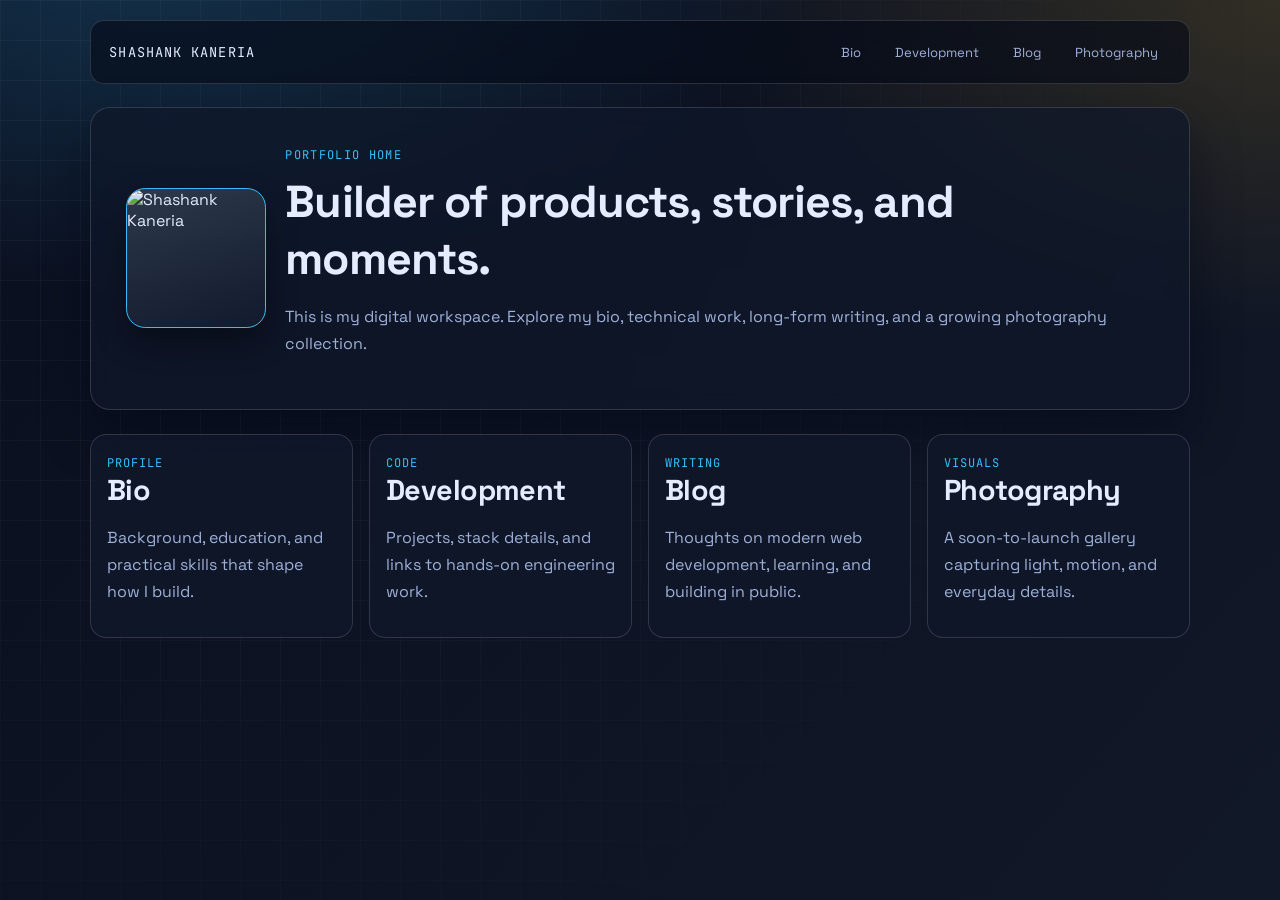
==== index.html @ 2cde0295 "Add files via upload" ====
<!DOCTYPE html>
<html lang="en">
<head>
    <meta charset="UTF-8">
    <meta name="viewport" content="width=device-width, initial-scale=1.0">
    <title>Shashank Kaneria - Personal Website</title>
    <link rel="preconnect" href="https://fonts.googleapis.com">
    <link rel="preconnect" href="https://fonts.gstatic.com" crossorigin>
    <link href="https://fonts.googleapis.com/css2?family=JetBrains+Mono:wght@400;600&family=Space+Grotesk:wght@400;500;700&display=swap" rel="stylesheet">
    <link rel="stylesheet" href="styles.css">
</head>
<body class="theme-home">
    <div class="shell">
        <nav class="topbar reveal">
            <a class="brand" href="index.html">Shashank Kaneria</a>
            <div class="menu">
                <a href="bio.html">Bio</a>
                <a href="development.html">Development</a>
                <a href="blog.html">Blog</a>
                <a href="photography.html">Photography</a>
            </div>
        </nav>

        <header class="panel hero reveal delay-1">
            <div class="avatar">
                <img src="https://via.placeholder.com/300" alt="Shashank Kaneria">
            </div>
            <div>
                <span class="kicker">Portfolio Home</span>
                <h1>Builder of products, stories, and moments.</h1>
                <p>This is my digital workspace. Explore my bio, technical work, long-form writing, and a growing photography collection.</p>
            </div>
        </header>

        <main class="grid">
            <a href="bio.html" class="card reveal delay-1">
                <span class="meta">Profile</span>
                <h2>Bio</h2>
                <p>Background, education, and practical skills that shape how I build.</p>
            </a>

            <a href="development.html" class="card reveal delay-2">
                <span class="meta">Code</span>
                <h2>Development</h2>
                <p>Projects, stack details, and links to hands-on engineering work.</p>
            </a>

            <a href="blog.html" class="card reveal delay-3">
                <span class="meta">Writing</span>
                <h2>Blog</h2>
                <p>Thoughts on modern web development, learning, and building in public.</p>
            </a>

            <a href="photography.html" class="card reveal delay-3">
                <span class="meta">Visuals</span>
                <h2>Photography</h2>
                <p>A soon-to-launch gallery capturing light, motion, and everyday details.</p>
            </a>
        </main>
    </div>
</body>
</html>
---- styles.css ----
:root {
    --bg-start: #0a0f1f;
    --bg-end: #111827;
    --surface: rgba(15, 23, 42, 0.7);
    --surface-strong: rgba(15, 23, 42, 0.88);
    --text-main: #e5ecff;
    --text-muted: #9fb0d8;
    --ring: rgba(255, 255, 255, 0.14);
    --shadow: 0 24px 50px rgba(2, 6, 23, 0.45);
    --font-ui: "Space Grotesk", "Segoe UI", sans-serif;
    --font-tech: "JetBrains Mono", "Consolas", monospace;
}

* {
    box-sizing: border-box;
}

html,
body {
    margin: 0;
    padding: 0;
}

body {
    min-height: 100vh;
    font-family: var(--font-ui);
    color: var(--text-main);
    background:
        radial-gradient(70rem 40rem at 12% -10%, rgba(56, 189, 248, 0.22), transparent 60%),
        radial-gradient(60rem 34rem at 100% 0%, rgba(251, 191, 36, 0.15), transparent 62%),
        linear-gradient(130deg, var(--bg-start), var(--bg-end));
}

body::before {
    content: "";
    position: fixed;
    inset: 0;
    pointer-events: none;
    background-image: linear-gradient(rgba(148, 163, 184, 0.06) 1px, transparent 1px),
        linear-gradient(90deg, rgba(148, 163, 184, 0.06) 1px, transparent 1px);
    background-size: 40px 40px;
    mask-image: radial-gradient(circle at 20% 15%, black 20%, transparent 80%);
    z-index: -1;
}

body.theme-home {
    --accent: #38bdf8;
    --accent-soft: rgba(56, 189, 248, 0.18);
}

body.theme-bio {
    --accent: #22d3ee;
    --accent-soft: rgba(34, 211, 238, 0.18);
}

body.theme-development {
    --accent: #2dd4bf;
    --accent-soft: rgba(45, 212, 191, 0.18);
}

body.theme-blog {
    --accent: #f59e0b;
    --accent-soft: rgba(245, 158, 11, 0.2);
}

body.theme-photography {
    --accent: #fb7185;
    --accent-soft: rgba(251, 113, 133, 0.2);
}

.shell {
    width: min(1100px, calc(100% - 2.5rem));
    margin: 0 auto;
    padding: 1.25rem 0 3.5rem;
}

.topbar {
    display: flex;
    justify-content: space-between;
    align-items: center;
    gap: 1rem;
    margin-bottom: 1.4rem;
    padding: 0.9rem 1.15rem;
    border: 1px solid var(--ring);
    border-radius: 14px;
    background: rgba(5, 10, 24, 0.62);
    backdrop-filter: blur(12px);
}

.brand {
    font-family: var(--font-tech);
    color: var(--text-main);
    text-decoration: none;
    font-size: 0.85rem;
    letter-spacing: 0.08em;
    text-transform: uppercase;
}

.menu {
    display: flex;
    flex-wrap: wrap;
    justify-content: flex-end;
    gap: 0.5rem;
}

.menu a {
    text-decoration: none;
    color: var(--text-muted);
    padding: 0.45rem 0.75rem;
    border-radius: 999px;
    font-size: 0.82rem;
    border: 1px solid transparent;
    transition: all 0.2s ease;
}

.menu a:hover,
.menu a.active {
    color: var(--text-main);
    border-color: var(--accent);
    background: var(--accent-soft);
}

.panel {
    border-radius: 20px;
    border: 1px solid var(--ring);
    background: var(--surface);
    box-shadow: var(--shadow);
    backdrop-filter: blur(10px);
}

.hero {
    padding: clamp(1.4rem, 3vw, 2.2rem);
    margin-bottom: 1.5rem;
    display: grid;
    grid-template-columns: auto 1fr;
    gap: 1.2rem;
    align-items: center;
}

.avatar {
    width: clamp(96px, 14vw, 140px);
    aspect-ratio: 1;
    border-radius: 1.2rem;
    overflow: hidden;
    border: 1px solid var(--accent);
    box-shadow: 0 14px 30px rgba(0, 0, 0, 0.35);
    background: linear-gradient(160deg, rgba(148, 163, 184, 0.24), rgba(30, 41, 59, 0.3));
}

.avatar img {
    width: 100%;
    height: 100%;
    object-fit: cover;
}

.kicker {
    display: inline-block;
    font-family: var(--font-tech);
    font-size: 0.75rem;
    color: var(--accent);
    letter-spacing: 0.11em;
    text-transform: uppercase;
    margin-bottom: 0.65rem;
}

h1,
h2,
h3 {
    margin: 0;
    font-weight: 700;
    letter-spacing: -0.02em;
}

h1 {
    font-size: clamp(1.7rem, 4vw, 2.8rem);
}

h2 {
    font-size: clamp(1.3rem, 2.8vw, 1.8rem);
}

p {
    color: var(--text-muted);
    line-height: 1.7;
}

.grid {
    display: grid;
    gap: 1rem;
    grid-template-columns: repeat(auto-fit, minmax(230px, 1fr));
}

.card {
    border: 1px solid var(--ring);
    border-radius: 16px;
    padding: 1rem;
    text-decoration: none;
    background: var(--surface-strong);
    color: inherit;
    transition: transform 0.2s ease, border-color 0.2s ease, box-shadow 0.2s ease;
}

.card:hover {
    transform: translateY(-4px);
    border-color: var(--accent);
    box-shadow: 0 16px 26px rgba(0, 0, 0, 0.28);
}

.card .meta {
    font-family: var(--font-tech);
    color: var(--accent);
    font-size: 0.75rem;
    text-transform: uppercase;
    letter-spacing: 0.08em;
}

.meta {
    font-family: var(--font-tech);
    color: var(--accent);
    font-size: 0.75rem;
    text-transform: uppercase;
    letter-spacing: 0.08em;
}

.stack {
    display: grid;
    gap: 0.9rem;
}

.item {
    padding: 1rem 1.1rem;
    border: 1px solid var(--ring);
    border-radius: 14px;
    background: rgba(15, 23, 42, 0.65);
}

.item strong {
    color: #f8fbff;
}

.badges {
    display: flex;
    flex-wrap: wrap;
    gap: 0.5rem;
    margin-top: 0.65rem;
}

.badge {
    border: 1px solid var(--ring);
    border-radius: 999px;
    padding: 0.28rem 0.62rem;
    font-family: var(--font-tech);
    font-size: 0.75rem;
    color: #c8d4ef;
    background: rgba(148, 163, 184, 0.08);
}

a.inline {
    color: #d5f2ff;
    text-decoration: none;
    border-bottom: 1px solid var(--accent);
}

.section {
    padding: 1.2rem;
}

.reveal {
    opacity: 0;
    transform: translateY(16px);
    animation: rise 0.6s ease forwards;
}

.reveal.delay-1 {
    animation-delay: 0.08s;
}

.reveal.delay-2 {
    animation-delay: 0.16s;
}

.reveal.delay-3 {
    animation-delay: 0.24s;
}

@keyframes rise {
    to {
        opacity: 1;
        transform: translateY(0);
    }
}

@media (max-width: 720px) {
    .shell {
        width: min(1100px, calc(100% - 1.3rem));
    }

    .topbar {
        flex-direction: column;
        align-items: flex-start;
    }

    .menu {
        justify-content: flex-start;
    }

    .hero {
        grid-template-columns: 1fr;
    }
}
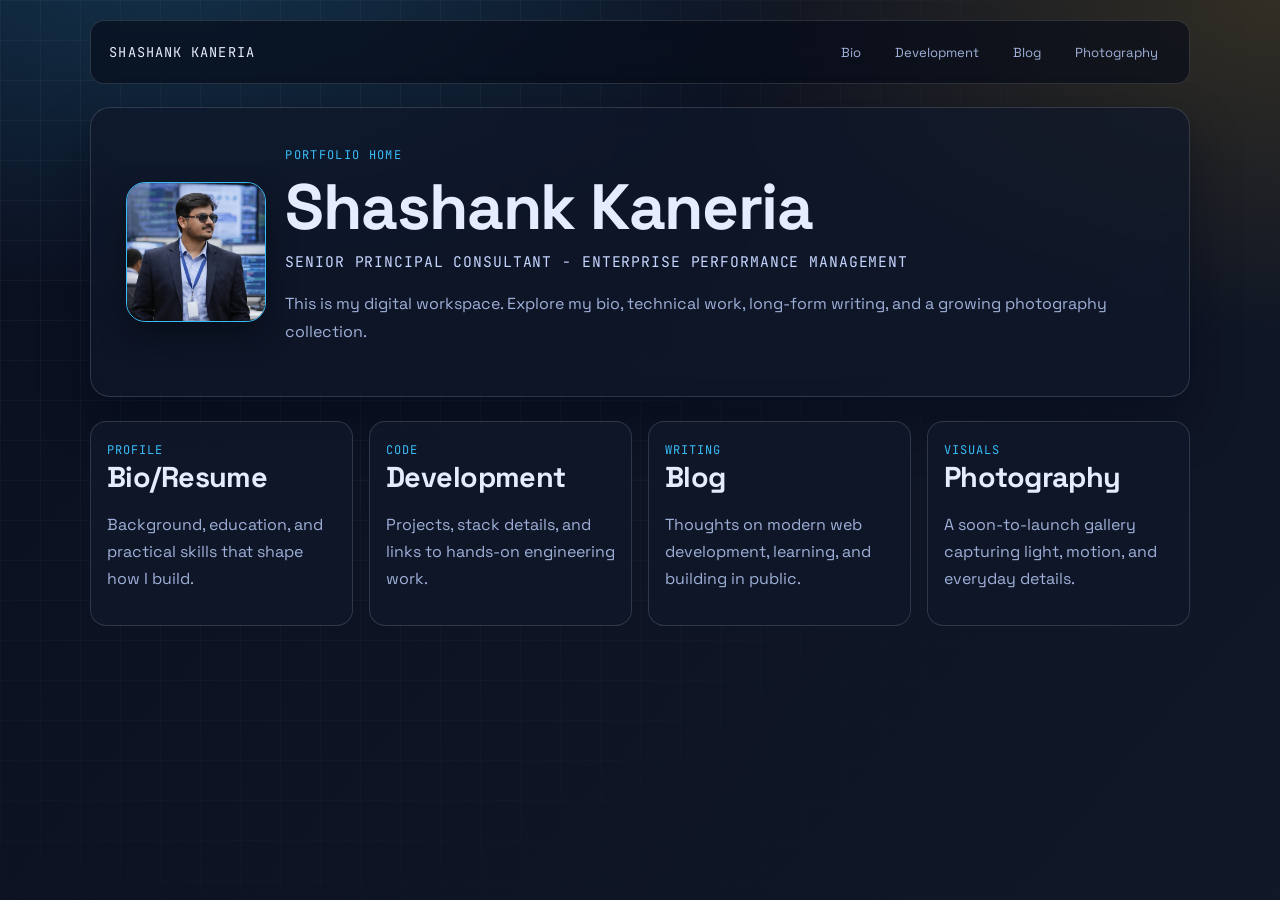
==== commit b46944dc: "Add files via upload" ====
--- a/index.html
+++ b/index.html
@@ -23,11 +23,12 @@
 
         <header class="panel hero reveal delay-1">
             <div class="avatar">
-                <img src="https://via.placeholder.com/300" alt="Shashank Kaneria">
+                <img src="img/profile.png" alt="Shashank Kaneria">
             </div>
             <div>
                 <span class="kicker">Portfolio Home</span>
-                <h1>Builder of products, stories, and moments.</h1>
+                <h3 class="name-display">Shashank Kaneria</h3>
+                <p class="role-line">Senior Principal Consultant - Enterprise Performance Management</p>
                 <p>This is my digital workspace. Explore my bio, technical work, long-form writing, and a growing photography collection.</p>
             </div>
         </header>
@@ -35,7 +36,7 @@
         <main class="grid">
             <a href="bio.html" class="card reveal delay-1">
                 <span class="meta">Profile</span>
-                <h2>Bio</h2>
+                <h2>Bio/Resume</h2>
                 <p>Background, education, and practical skills that shape how I build.</p>
             </a>
 
@@ -59,4 +60,4 @@
         </main>
     </div>
 </body>
-</html>
+</html>
--- a/styles.css
+++ b/styles.css
@@ -175,6 +175,21 @@
     font-size: clamp(1.7rem, 4vw, 2.8rem);
 }
 
+.name-display {
+    font-size: clamp(2.2rem, 5vw, 4.2rem);
+    line-height: 1.08;
+}
+
+.role-line {
+    margin-top: 0.45rem;
+    margin-bottom: 0.65rem;
+    font-family: var(--font-tech);
+    font-size: clamp(0.72rem, 1.5vw, 0.92rem);
+    letter-spacing: 0.06em;
+    text-transform: uppercase;
+    color: #c6d6ff;
+}
+
 h2 {
     font-size: clamp(1.3rem, 2.8vw, 1.8rem);
 }
@@ -307,4 +322,4 @@
     .hero {
         grid-template-columns: 1fr;
     }
-}
+}
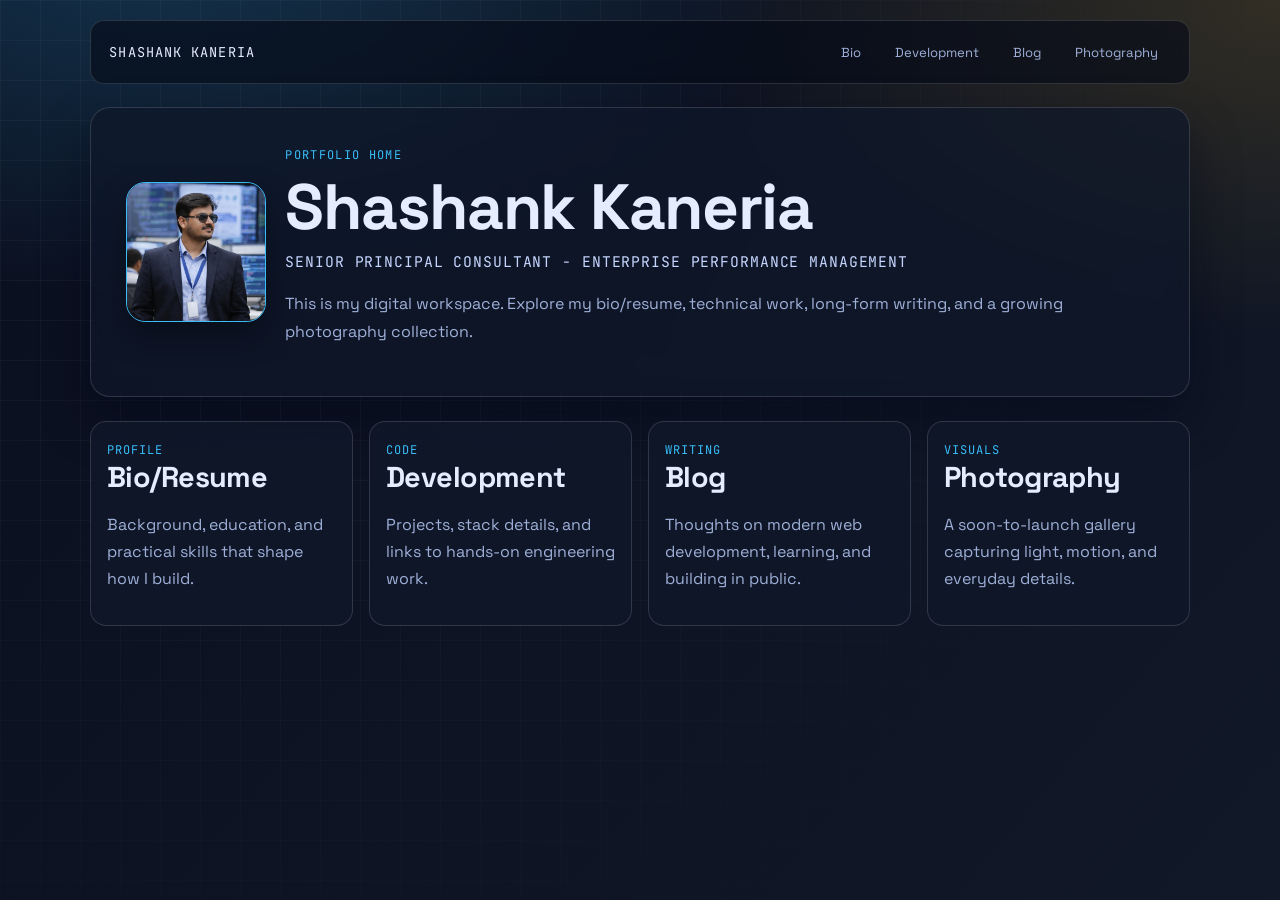
==== commit 21329658: "Added a new section to the index.html file to include information about our services." ====
--- a/index.html
+++ b/index.html
@@ -29,7 +29,7 @@
                 <span class="kicker">Portfolio Home</span>
                 <h3 class="name-display">Shashank Kaneria</h3>
                 <p class="role-line">Senior Principal Consultant - Enterprise Performance Management</p>
-                <p>This is my digital workspace. Explore my bio, technical work, long-form writing, and a growing photography collection.</p>
+                <p>This is my digital workspace. Explore my bio/resume, technical work, long-form writing, and a growing photography collection.</p>
             </div>
         </header>
 
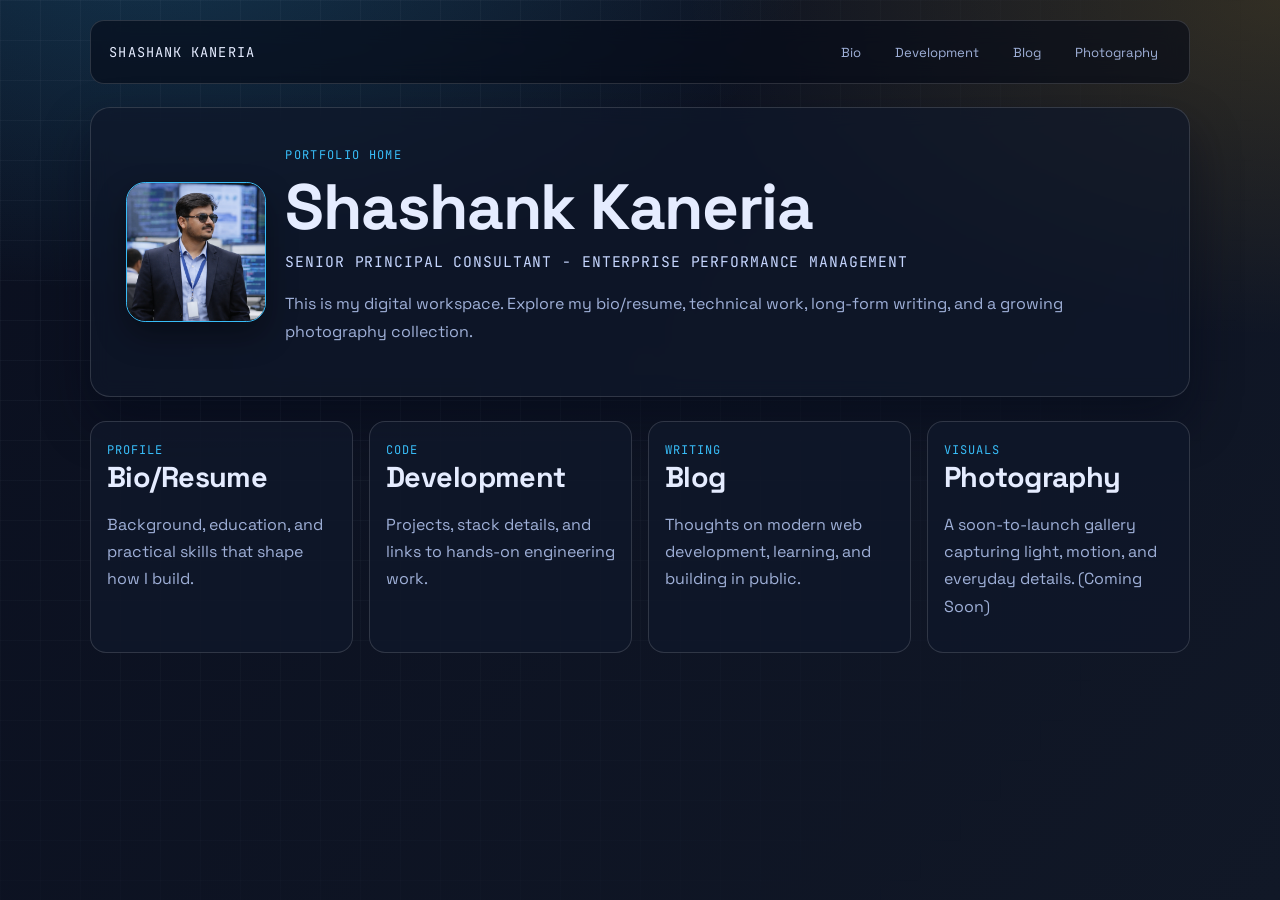
==== commit b064c94c: "added coming soon in photoraphy" ====
--- a/index.html
+++ b/index.html
@@ -55,7 +55,7 @@
             <a href="photography.html" class="card reveal delay-3">
                 <span class="meta">Visuals</span>
                 <h2>Photography</h2>
-                <p>A soon-to-launch gallery capturing light, motion, and everyday details.</p>
+                <p>A soon-to-launch gallery capturing light, motion, and everyday details. (Coming Soon)</p>
             </a>
         </main>
     </div>
